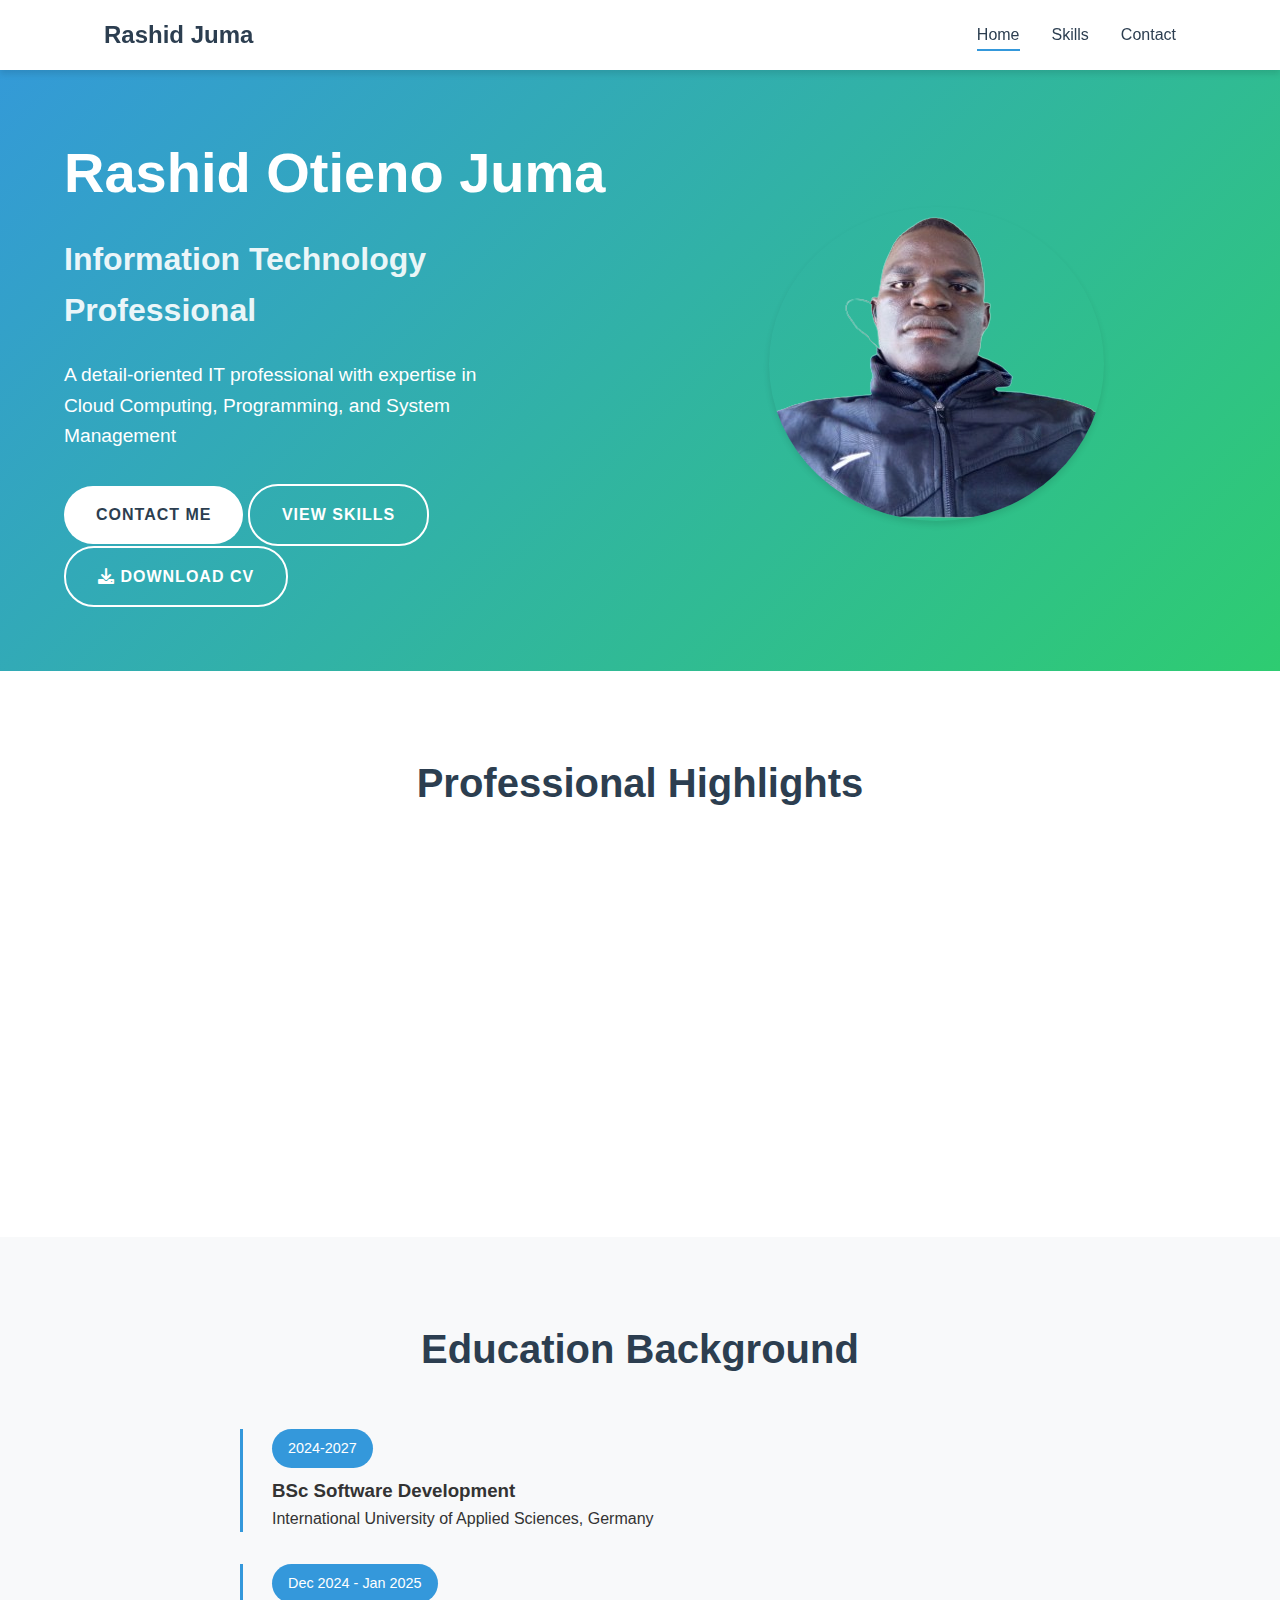
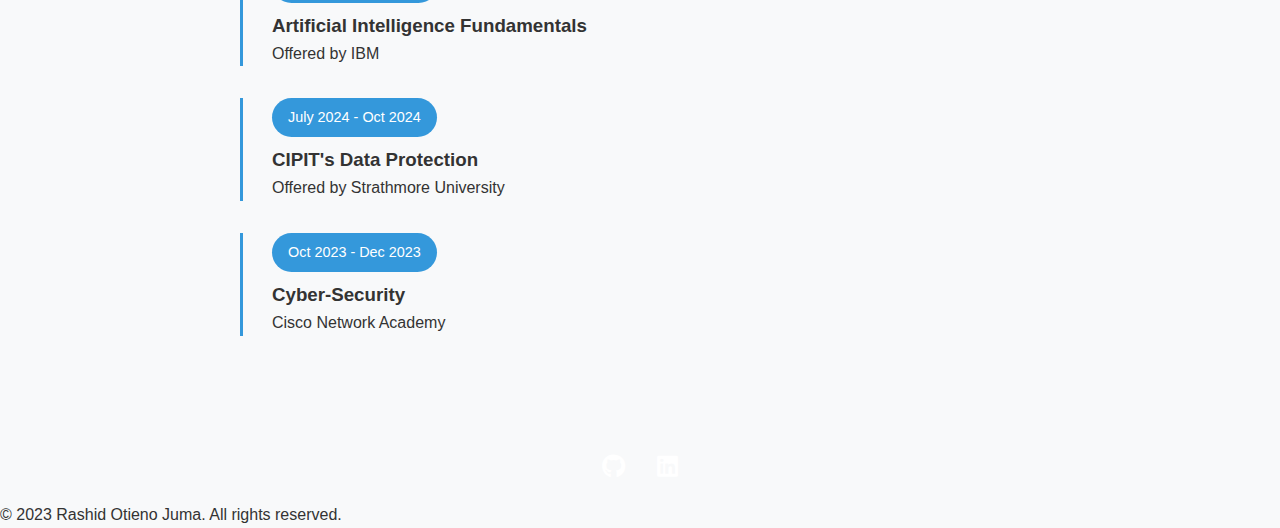
==== index.html @ 8a2f4b9f "This is my portfolio" ====
<!DOCTYPE html>
<html lang="en">
<head>
    <meta charset="UTF-8">
    <meta name="viewport" content="width=device-width, initial-scale=1.0">
    <title>Rashid Otieno Juma - Portfolio</title>
    <link rel="stylesheet" href="styles/style.css">
    <link rel="stylesheet" href="https://cdnjs.cloudflare.com/ajax/libs/font-awesome/6.0.0-beta3/css/all.min.css">
</head>
<body>
    <header>
        <nav>
            <div class="logo">Rashid Juma</div>
            <ul class="nav-links">
                <li><a href="index.html" class="active">Home</a></li>
                <li><a href="skills.html">Skills</a></li>
                <li><a href="contact.html">Contact</a></li>
            </ul>
            <div class="burger">
                <div class="line1"></div>
                <div class="line2"></div>
                <div class="line3"></div>
            </div>
        </nav>
    </header>

    <section class="hero">
        <div class="hero-content">
            <h1>Rashid Otieno Juma</h1>
            <h2>Information Technology Professional</h2>
            <p>A detail-oriented IT professional with expertise in Cloud Computing, Programming, and System Management</p>
            <div class="cta-buttons">
                <a href="contact.html" class="btn primary-btn">Contact Me</a>
                <a href="skills.html" class="btn secondary-btn">View Skills</a>
                <a href="https://raw.githubusercontent.com/RashidJuma198/Resume/main/Rashid%20Otieno%20Juma%20cv%20(2).pdf" download class="btn secondary-btn">
                    <i class="fas fa-download"></i> Download CV
                </a>
            </div>
        </div>
        <div class="hero-image">
            <img src="images/rashpic.png" alt="Rashid Otieno Juma">
        </div>
    </section>

    <section class="highlights">
        <h2>Professional Highlights</h2>
        <div class="highlight-cards">
            <div class="card">
                <i class="fas fa-laptop-code"></i>
                <h3>Technical Expertise</h3>
                <p>Proficient in Python, C, C++, PHP, JavaScript, Cloud Computing, and Database Management</p>
            </div>
            <div class="card">
                <i class="fas fa-graduation-cap"></i>
                <h3>Education</h3>
                <p>BSc in Software Development at International University of Applied Sciences in Germany</p>
            </div>
            <div class="card">
                <i class="fas fa-certificate"></i>
                <h3>Certifications</h3>
                <p>AWS re/Start, Cyber-Security, Artificial Intelligence Fundamentals, and more</p>
            </div>
            <div class="card">
                <i class="fas fa-users"></i>
                <h3>Professional Experience</h3>
                <p>Attaché at Kenya Marine and Fisheries Research Institute (KMFRI)</p>
            </div>
        </div>
    </section>

    <section class="education">
        <h2>Education Background</h2>
        <div class="timeline">
            <div class="timeline-item">
                <span class="date">2024-2027</span>
                <h3>BSc Software Development</h3>
                <p>International University of Applied Sciences, Germany</p>
            </div>
            <div class="timeline-item">
                <span class="date">Dec 2024 - Jan 2025</span>
                <h3>Artificial Intelligence Fundamentals</h3>
                <p>Offered by IBM</p>
            </div>
            <div class="timeline-item">
                <span class="date">July 2024 - Oct 2024</span>
                <h3>CIPIT's Data Protection</h3>
                <p>Offered by Strathmore University</p>
            </div>
            <div class="timeline-item">
                <span class="date">Oct 2023 - Dec 2023</span>
                <h3>Cyber-Security</h3>
                <p>Cisco Network Academy</p>
            </div>
        </div>
    </section>

    <footer>
        <div class="social-links">
            <a href="https://github.com/RashidJuma198" target="_blank"><i class="fab fa-github"></i></a>
            <a href="https://linkedin.com/in/rashid-juma-963497194" target="_blank"><i class="fab fa-linkedin"></i></a>
        </div>
        <p>&copy; 2023 Rashid Otieno Juma. All rights reserved.</p>
    </footer>

    <script src="js/script.js"></script>
</body>
</html>
---- styles/style.css ----
/* Base Styles */
:root {
    --primary-color: #3498db;
    --secondary-color: #2ecc71;
    --dark-color: #2c3e50;
    --light-color: #ecf0f1;
    --gray-color: #bdc3c7;
    --white-color: #ffffff;
    --shadow: 0 4px 6px rgba(0, 0, 0, 0.1);
    --transition: all 0.3s ease;
}

* {
    margin: 0;
    padding: 0;
    box-sizing: border-box;
}

body {
    font-family: 'Segoe UI', Tahoma, Geneva, Verdana, sans-serif;
    line-height: 1.6;
    color: #333;
    background-color: #f8f9fa;
}

a {
    text-decoration: none;
    color: var(--primary-color);
    transition: var(--transition);
}

a:hover {
    color: var(--secondary-color);
}

ul {
    list-style: none;
}

img {
    max-width: 100%;
}

/* Header & Navigation */
header {
    background-color: var(--white-color);
    box-shadow: var(--shadow);
    position: fixed;
    width: 100%;
    top: 0;
    z-index: 1000;
}

nav {
    display: flex;
    justify-content: space-between;
    align-items: center;
    padding: 1rem 5%;
    max-width: 1200px;
    margin: 0 auto;
}

.logo {
    font-size: 1.5rem;
    font-weight: 700;
    color: var(--dark-color);
}

.nav-links {
    display: flex;
}

.nav-links li {
    margin-left: 2rem;
}

.nav-links a {
    color: var(--dark-color);
    font-weight: 500;
    padding: 0.5rem 0;
    position: relative;
}

.nav-links a::after {
    content: '';
    position: absolute;
    width: 0;
    height: 2px;
    bottom: 0;
    left: 0;
    background-color: var(--primary-color);
    transition: var(--transition);
}

.nav-links a:hover::after,
.nav-links a.active::after {
    width: 100%;
}

.burger {
    display: none;
    cursor: pointer;
}

.burger div {
    width: 25px;
    height: 3px;
    background-color: var(--dark-color);
    margin: 5px;
    transition: var(--transition);
}

/* Hero Section */
.hero {
    display: flex;
    align-items: center;
    justify-content: space-between;
    padding: 8rem 5% 4rem;
    background: linear-gradient(135deg, var(--primary-color), var(--secondary-color));
    color: var(--white-color);
    min-height: 60vh;
}

.hero-content {
    flex: 1;
    padding-right: 2rem;
}

.hero h1 {
    font-size: 3.5rem;
    margin-bottom: 1rem;
}

.hero h2 {
    font-size: 2rem;
    margin-bottom: 1.5rem;
    opacity: 0.9;
}

.hero p {
    font-size: 1.2rem;
    margin-bottom: 2rem;
    max-width: 80%;
}

.hero-image {
    flex: 1;
    text-align: center;
}

.hero-image img {
    max-width: 350px;
    border-radius: 50%;
    box-shadow: var(--shadow);
}

/* Buttons */
.btn {
    display: inline-block;
    padding: 1rem 2rem;
    border-radius: 30px;
    font-weight: 600;
    cursor: pointer;
    transition: var(--transition);
    text-transform: uppercase;
    letter-spacing: 1px;
}

.primary-btn {
    background-color: var(--white-color);
    color: var(--dark-color);
}

.primary-btn:hover {
    background-color: var(--light-color);
    transform: translateY(-3px);
    box-shadow: 0 6px 12px rgba(0, 0, 0, 0.1);
}

.secondary-btn {
    background-color: transparent;
    color: var(--white-color);
    border: 2px solid var(--white-color);
}

.secondary-btn:hover {
    background-color: var(--white-color);
    color: var(--dark-color);
    transform: translateY(-3px);
    box-shadow: 0 6px 12px rgba(0, 0, 0, 0.1);
}

/* Highlights Section */
.highlights {
    padding: 5rem 5%;
    background-color: var(--white-color);
}

.highlights h2 {
    text-align: center;
    margin-bottom: 3rem;
    font-size: 2.5rem;
    color: var(--dark-color);
}

.highlight-cards {
    display: grid;
    grid-template-columns: repeat(auto-fit, minmax(250px, 1fr));
    gap: 2rem;
    max-width: 1200px;
    margin: 0 auto;
}

.card {
    background-color: var(--light-color);
    padding: 2rem;
    border-radius: 10px;
    box-shadow: var(--shadow);
    transition: var(--transition);
}

.card:hover {
    transform: translateY(-10px);
    box-shadow: 0 15px 30px rgba(0, 0, 0, 0.1);
}

.card i {
    font-size: 2.5rem;
    color: var(--primary-color);
    margin-bottom: 1rem;
}

.card h3 {
    margin-bottom: 1rem;
    color: var(--dark-color);
}

/* Education Section */
.education {
    padding: 5rem 5%;
    background-color: #f8f9fa;
}

.education h2 {
    text-align: center;
    margin-bottom: 3rem;
    font-size: 2.5rem;
    color: var(--dark-color);
}

.timeline {
    max-width: 800px;
    margin: 0 auto;
    position: relative;
}

.timeline-item {
    display: flex;
    flex-direction: column;
    align-items: flex-start;
    margin-bottom: 2rem;
    padding-left: 2rem;
    position: relative;
}

.timeline-item::before {
    content: '';
    position: absolute;
    left: 0;
    top: 0;
    height: 100%;
    width: 3px;
    background-color: var(--primary-color);
}

.timeline-item .date {
    background-color: var(--primary-color);
    color: var(--white-color);
    padding: 0.5rem 1rem;
    border-radius: 20px;
    font-size: 0.9rem;
    margin-bottom: 0.5rem;
}

/* Page Header */
.page-header {
    padding: 5rem 5%;
    background: linear-gradient(135deg, var(--primary-color), var(--secondary-color));
    color: var(--white-color);
    text-align: center;
}

.page-header h1 {
    font-size: 3rem;
    margin-bottom: 1rem;
}

.page-header p {
    font-size: 1.2rem;
}

/* Skills Page */
.skills-container {
    padding: 5rem 5%;
    max-width: 1200px;
    margin: 0 auto;
}

.skill-category {
    margin-bottom: 5rem;
}

.skill-category h2 {
    text-align: center;
    margin-bottom: 3rem;
    font-size: 2.5rem;
    color: var(--dark-color);
}

.skill-bars {
    max-width: 800px;
    margin: 0 auto;
}

.skill-item {
    margin-bottom: 1.5rem;
}

.skill-name {
    display: block;
    font-weight: 600;
    margin-bottom: 0.5rem;
    color: var(--dark-color);
}

.skill-bar {
    height: 10px;
    background-color: var(--light-color);
    border-radius: 5px;
    overflow: hidden;
}

.skill-level {
    height: 100%;
    background: linear-gradient(90deg, var(--primary-color), var(--secondary-color));
}

.skill-percent {
    float: right;
    margin-top: -1.5rem;
    background-color: var(--white-color);
    padding: 0.2rem 0.5rem;
    border-radius: 20px;
    font-size: 0.8rem;
    color: var(--dark-color);
}

.skill-grid {
    display: grid;
    grid-template-columns: repeat(auto-fit, minmax(300px, 1fr));
    gap: 2rem;
}

.skill-card {
    background-color: var(--white-color);
    padding: 2rem;
    border-radius: 10px;
    box-shadow: var(--shadow);
    transition: var(--transition);
    text-align: center;
}

.skill-card:hover {
    transform: translateY(-10px);
    box-shadow: 0 15px 30px rgba(0, 0, 0, 0.1);
}

.skill-card i {
    font-size: 2.5rem;
    color: var(--primary-color);
    margin-bottom: 1rem;
}

.skill-card h3 {
    margin-bottom: 1rem;
    color: var(--dark-color);
}

.certifications {
    display: grid;
    grid-template-columns: repeat(auto-fit, minmax(300px, 1fr));
    gap: 2rem;
    margin-top: 2rem;
}

.certification-card {
    background-color: var(--white-color);
    padding: 2rem;
    border-radius: 10px;
    box-shadow: var(--shadow);
    text-align: center;
    transition: var(--transition);
}

.certification-card:hover {
    transform: translateY(-10px);
    box-shadow: 0 15px 30px rgba(0, 0, 0, 0.1);
}

.certification-card img {
    max-width: 100px;
    margin-bottom: 1rem;
}

.certification-card h3 {
    margin-bottom: 0.5rem;
    color: var(--dark-color);
}

.certification-card p {
    margin-bottom: 1rem;
    color: var(--gray-color);
}

.certification-card a {
    color: var(--primary-color);
    font-weight: 600;
    display: inline-block;
}

/* Contact Page */
.contact-container {
    padding: 5rem 5%;
    display: grid;
    grid-template-columns: 1fr 2fr;
    gap: 3rem;
    max-width: 1200px;
    margin: 0 auto;
}

.contact-info {
    display: flex;
    flex-direction: column;
    gap: 2rem;
}

.contact-card {
    background-color: var(--white-color);
    padding: 2rem;
    border-radius: 10px;
    box-shadow: var(--shadow);
    display: flex;
    flex-direction: column;
    align-items: center;
    text-align: center;
    transition: var(--transition);
}

.contact-card:hover {
    transform: translateY(-10px);
    box-shadow: 0 15px 30px rgba(0, 0, 0, 0.1);
}

.contact-card i {
    font-size: 2.5rem;
    color: var(--primary-color);
    margin-bottom: 1rem;
}

.contact-card h3 {
    margin-bottom: 1rem;
    color: var(--dark-color);
}

.contact-form h2 {
    text-align: center;
    margin-bottom: 2rem;
    color: var(--dark-color);
}

.form-group {
    margin-bottom: 1.5rem;
}

.form-group label {
    display: block;
    margin-bottom: 0.5rem;
    color: var(--dark-color);
    font-weight: 600;
}

.form-group input,
.form-group textarea {
    width: 100%;
    padding: 0.8rem;
    border: 1px solid var(--gray-color);
    border-radius: 5px;
    font-family: inherit;
}

.form-group textarea {
    resize: vertical;
}

.references {
    padding: 5rem 5%;
    background-color: var(--white-color);
}

.references h2 {
    text-align: center;
    margin-bottom: 3rem;
    font-size: 2.5rem;
    color: var(--dark-color);
}

.reference-cards {
    display: grid;
    grid-template-columns: repeat(auto-fit, minmax(300px, 1fr));
    gap: 2rem;
    max-width: 1200px;
    margin: 0 auto;
}

.reference-card {
    background-color: var(--light-color);
    padding: 2rem;
    border-radius: 10px;
    box-shadow: var(--shadow);
    transition: var(--transition);
}

.reference-card:hover {
    transform: translateY(-10px);
    box-shadow: 0 15px 30px rgba(0, 0, 0, 0.1);
}

.reference-card h3 {
    color: var(--dark-color);
    margin-bottom: 0.5rem;
}

.reference-card p {
    margin-bottom: 0.5rem;
    color: var(--gray-color);
}

.footer {
    background-color: var(--dark-color);
    color: var(--white-color);
    padding: 2rem 5%;
    text-align: center;
}

.social-links {
    display: flex;
    justify-content: center;
    margin-bottom: 1rem;
}

.social-links a {
    color: var(--white-color);
    margin: 0 1rem;
    font-size: 1.5rem;
    transition: var(--transition);
}

.social-links a:hover {
    transform: translateY(-5px);
}

.footer p {
    margin-top: 1rem;
}

/* Responsive Design */
@media screen and (max-width: 992px) {
    .hero {
        flex-direction: column;
        text-align: center;
    }

    .hero-content {
        padding-right: 0;
        margin-bottom: 2rem;
    }

    .contact-container {
        grid-template-columns: 1fr;
    }

    .nav-links {
        position: absolute;
        right: 0;
        top: 70px;
        background-color: var(--white-color);
        flex-direction: column;
        align-items: center;
        width: 50%;
        transform: translateX(100%);
        transition: var(--transition);
        box-shadow: -5px 0 10px rgba(0, 0, 0, 0.1);
        height: 0;
        overflow: hidden;
    }

    .nav-links.active {
        transform: translateX(0);
        height: 100vh;
    }

    .burger {
        display: block;
    }

    .timeline-item {
        padding-left: 1rem;
    }

    .timeline-item::before {
        left: -5px;
    }

    .timeline-item .date {
        margin-left: -20px;
    }
}

@media screen and (max-width: 768px) {
    .hero h1 {
        font-size: 2.5rem;
    }

    .hero h2 {
        font-size: 1.5rem;
    }

    .nav-links li {
        margin: 1rem 0;
    }

    .contact-container {
        grid-template-columns: 1fr;
    }

    .contact-info,
    .contact-form {
        width: 100%;
    }

    .cta-buttons {
        flex-direction: column;
    }

    .cta-buttons .btn {
        margin-bottom: 1rem;
    }
}

@media screen and (max-width: 576px) {
    .hero h1 {
        font-size: 2rem;
    }

    .hero h2 {
        font-size: 1.2rem;
    }

    .hero p {
        font-size: 1rem;
    }

    .nav-links a::after {
        width: 100%;
    }

    .nav-links a:hover::after {
        width: 100%;
    }

    .timeline {
        padding-left: 1rem;
    }

    .timeline-item::before {
        left: -5px;
    }

    .timeline-item .date {
        margin-left: -20px;
    }
}

/* Form Status Messages */
#formStatus {
    margin-top: 2rem;
    padding: 1rem;
    border-radius: 5px;
    text-align: center;
    display: none;
}

#formStatus.success {
    background-color: #dff0d8;
    color: #3c763d;
    display: block;
}

#formStatus.error {
    background-color: #f2dede;
    color: #a94442;
    display: block;
}
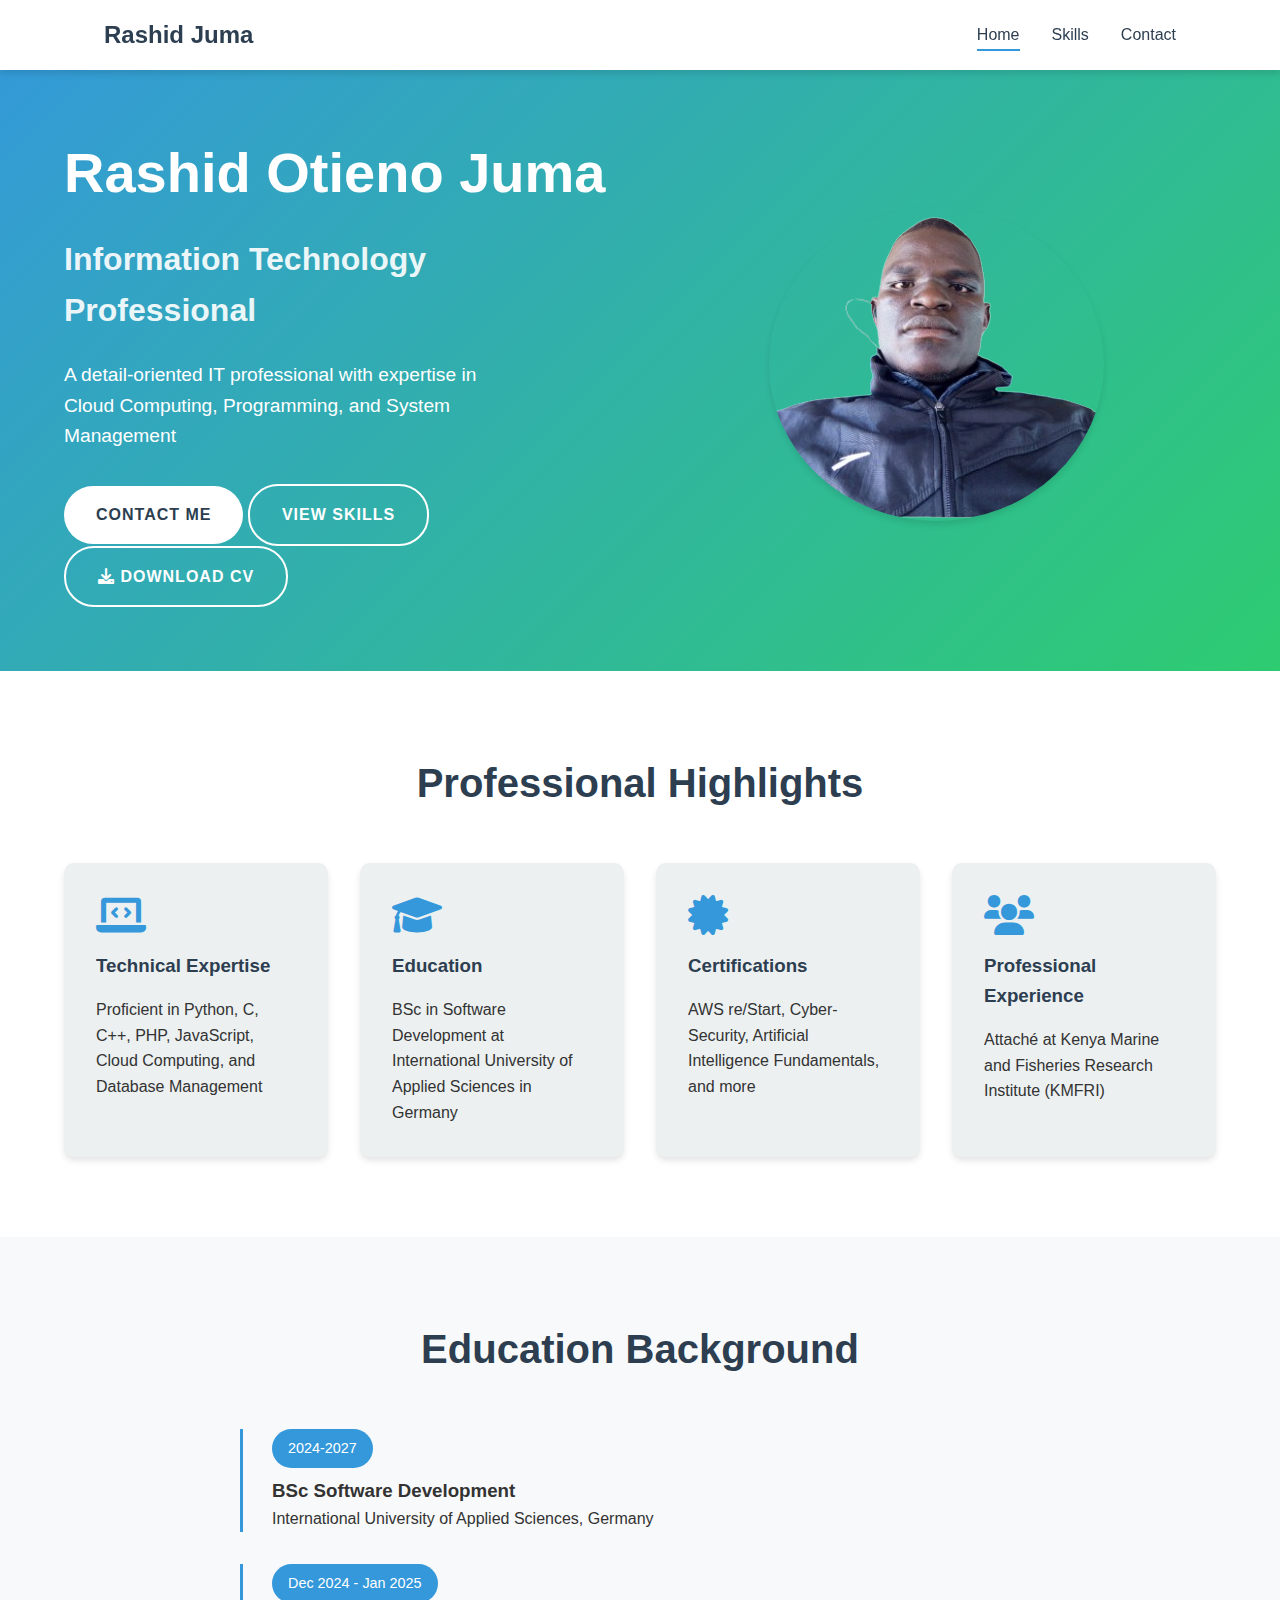
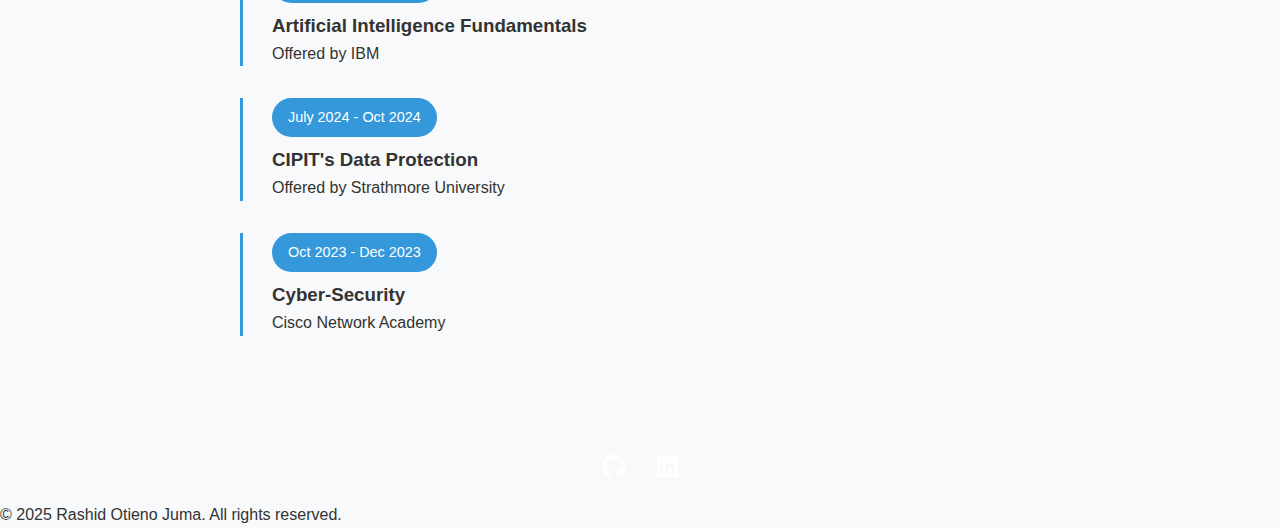
==== commit 10552054: "changes on copyright" ====
--- a/index.html
+++ b/index.html
@@ -99,7 +99,7 @@
             <a href="https://github.com/RashidJuma198" target="_blank"><i class="fab fa-github"></i></a>
             <a href="https://linkedin.com/in/rashid-juma-963497194" target="_blank"><i class="fab fa-linkedin"></i></a>
         </div>
-        <p>&copy; 2023 Rashid Otieno Juma. All rights reserved.</p>
+        <p>&copy; 2025  Rashid Otieno Juma. All rights reserved.</p>
     </footer>
 
     <script src="js/script.js"></script>
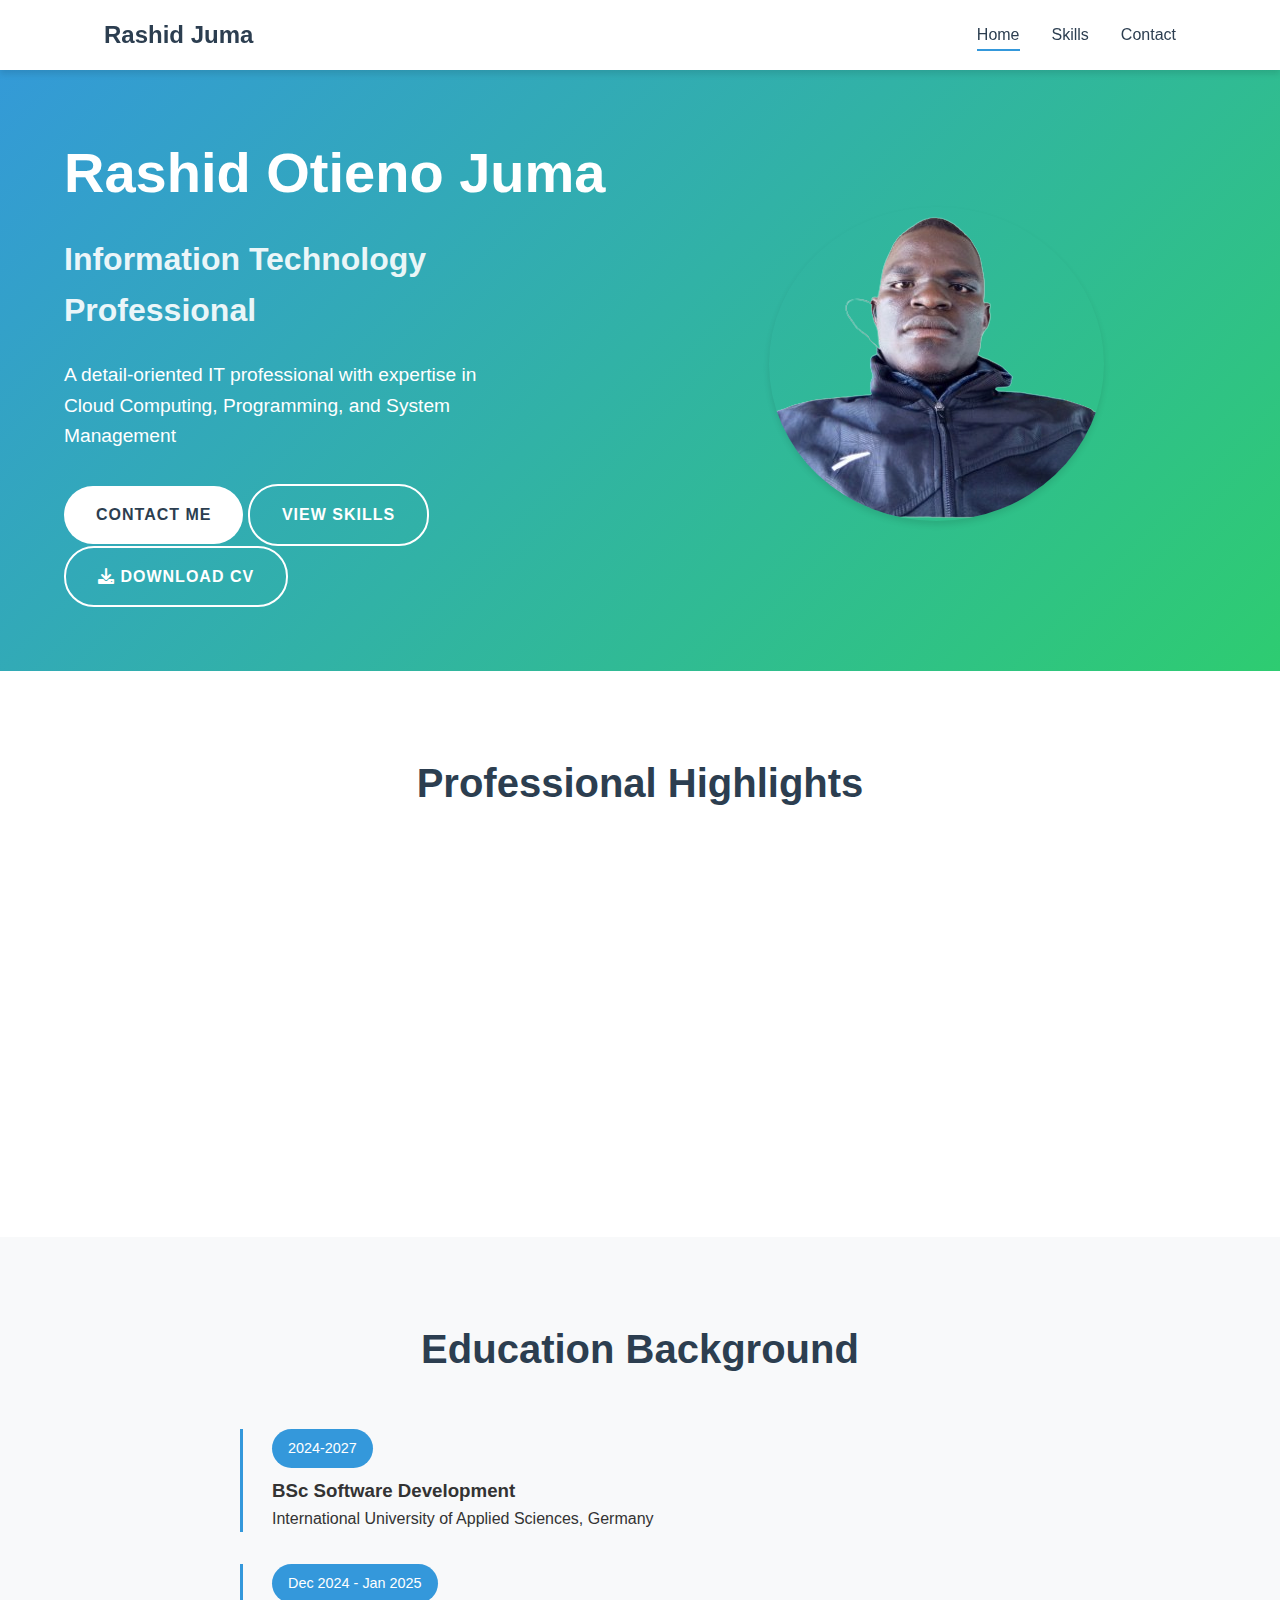
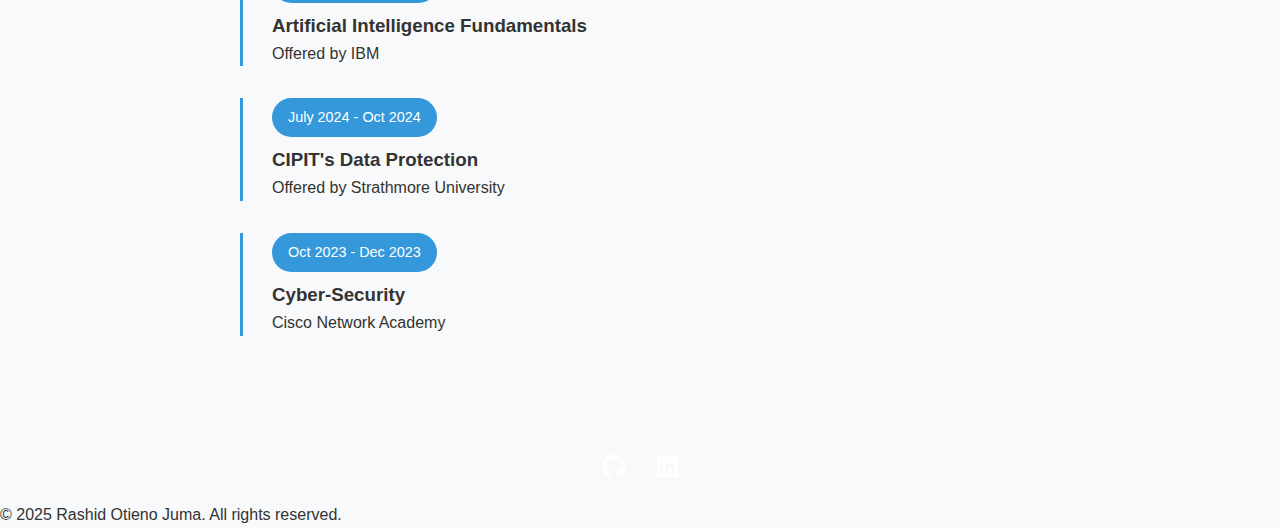
==== commit aff8b97e: "add fav icon" ====
--- a/index.html
+++ b/index.html
@@ -4,6 +4,7 @@
     <meta charset="UTF-8">
     <meta name="viewport" content="width=device-width, initial-scale=1.0">
     <title>Rashid Otieno Juma - Portfolio</title>
+<link rel="icon" href="images/fav.png" type="images/fav.png">
     <link rel="stylesheet" href="styles/style.css">
     <link rel="stylesheet" href="https://cdnjs.cloudflare.com/ajax/libs/font-awesome/6.0.0-beta3/css/all.min.css">
 </head>
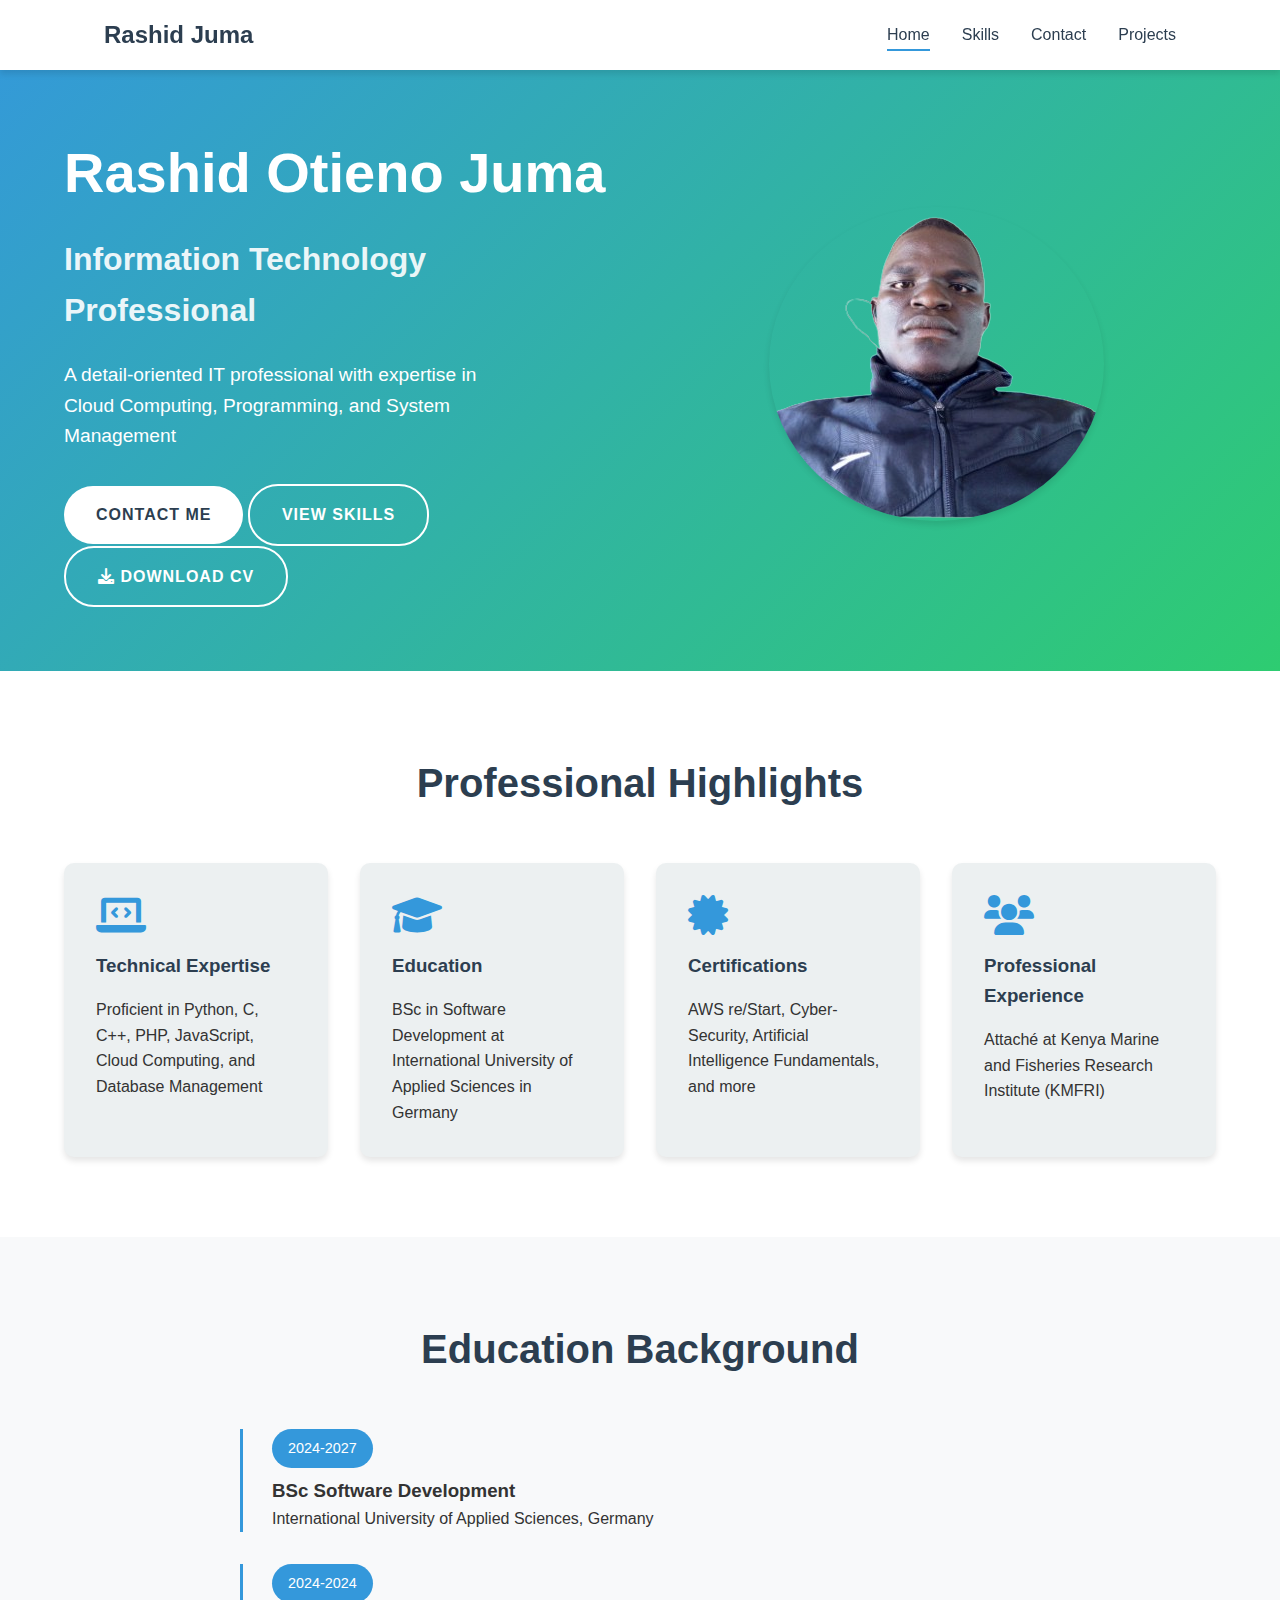
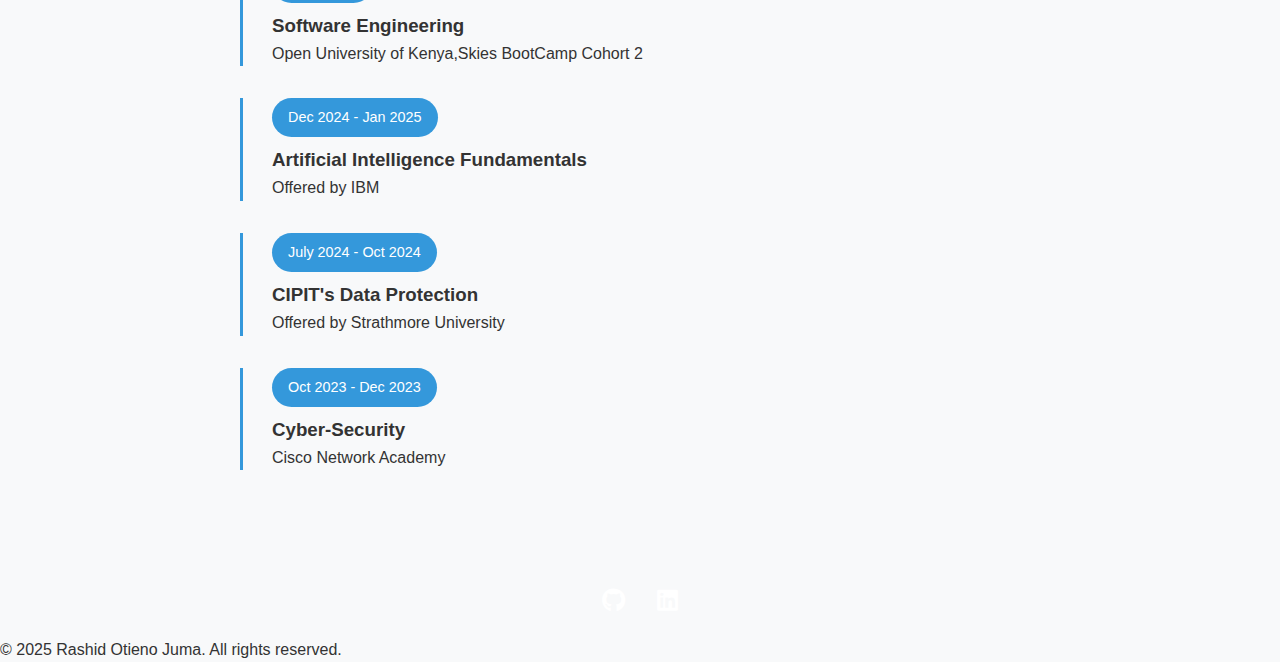
==== commit 451ec843: "Projects file added" ====
--- a/index.html
+++ b/index.html
@@ -16,6 +16,7 @@
                 <li><a href="index.html" class="active">Home</a></li>
                 <li><a href="skills.html">Skills</a></li>
                 <li><a href="contact.html">Contact</a></li>
+                <li><a href="projects.html">Projects</a></li>
             </ul>
             <div class="burger">
                 <div class="line1"></div>
@@ -77,6 +78,12 @@
                 <h3>BSc Software Development</h3>
                 <p>International University of Applied Sciences, Germany</p>
             </div>
+            <div class="timeline">
+                <div class="timeline-item">
+                    <span class="date">2024-2024</span>
+                    <h3>Software Engineering</h3>
+                    <p>Open University of Kenya,Skies BootCamp Cohort 2</p>
+                </div>
             <div class="timeline-item">
                 <span class="date">Dec 2024 - Jan 2025</span>
                 <h3>Artificial Intelligence Fundamentals</h3>
--- a/styles/style.css
+++ b/styles/style.css
@@ -710,4 +710,97 @@
     background-color: #f2dede;
     color: #a94442;
     display: block;
+}
+/* Add to styles/style.css */
+
+.projects-container {
+    padding: 5rem 5%;
+    background-color: var(--white-color);
+}
+
+.project-grid {
+    display: grid;
+    grid-template-columns: repeat(auto-fit, minmax(300px, 1fr));
+    gap: 2rem;
+    max-width: 1200px;
+    margin: 0 auto;
+}
+
+.project-card {
+    background-color: var(--light-color);
+    border-radius: 10px;
+    overflow: hidden;
+    box-shadow: var(--shadow);
+    transition: var(--transition);
+}
+
+.project-card:hover {
+    transform: translateY(-10px);
+    box-shadow: 0 15px 30px rgba(0, 0, 0, 0.1);
+}
+
+.project-image {
+    height: 200px;
+    overflow: hidden;
+}
+
+.project-image img {
+    width: 100%;
+    height: 100%;
+    object-fit: cover;
+    transition: var(--transition);
+}
+
+.project-card:hover .project-image img {
+    transform: scale(1.05);
+}
+
+.project-content {
+    padding: 1.5rem;
+}
+
+.project-content h2 {
+    margin-bottom: 1rem;
+    color: var(--dark-color);
+}
+
+.project-content p {
+    margin-bottom: 1.5rem;
+    color: var(--gray-color);
+}
+
+.project-tech {
+    display: flex;
+    flex-wrap: wrap;
+    gap: 0.5rem;
+    margin-bottom: 1.5rem;
+}
+
+.project-tech span {
+    background-color: var(--primary-color);
+    color: var(--white-color);
+    padding: 0.25rem 0.75rem;
+    border-radius: 20px;
+    font-size: 0.8rem;
+}
+
+.project-links {
+    display: flex;
+    gap: 1rem;
+}
+
+.project-links a {
+    flex: 1;
+}
+
+/* Add hidden class for animations */
+.hidden {
+    opacity: 0;
+    transform: translateY(20px);
+}
+
+.visible {
+    opacity: 1;
+    transform: translateY(0);
+    transition: opacity 0.5s ease, transform 0.5s ease;
 }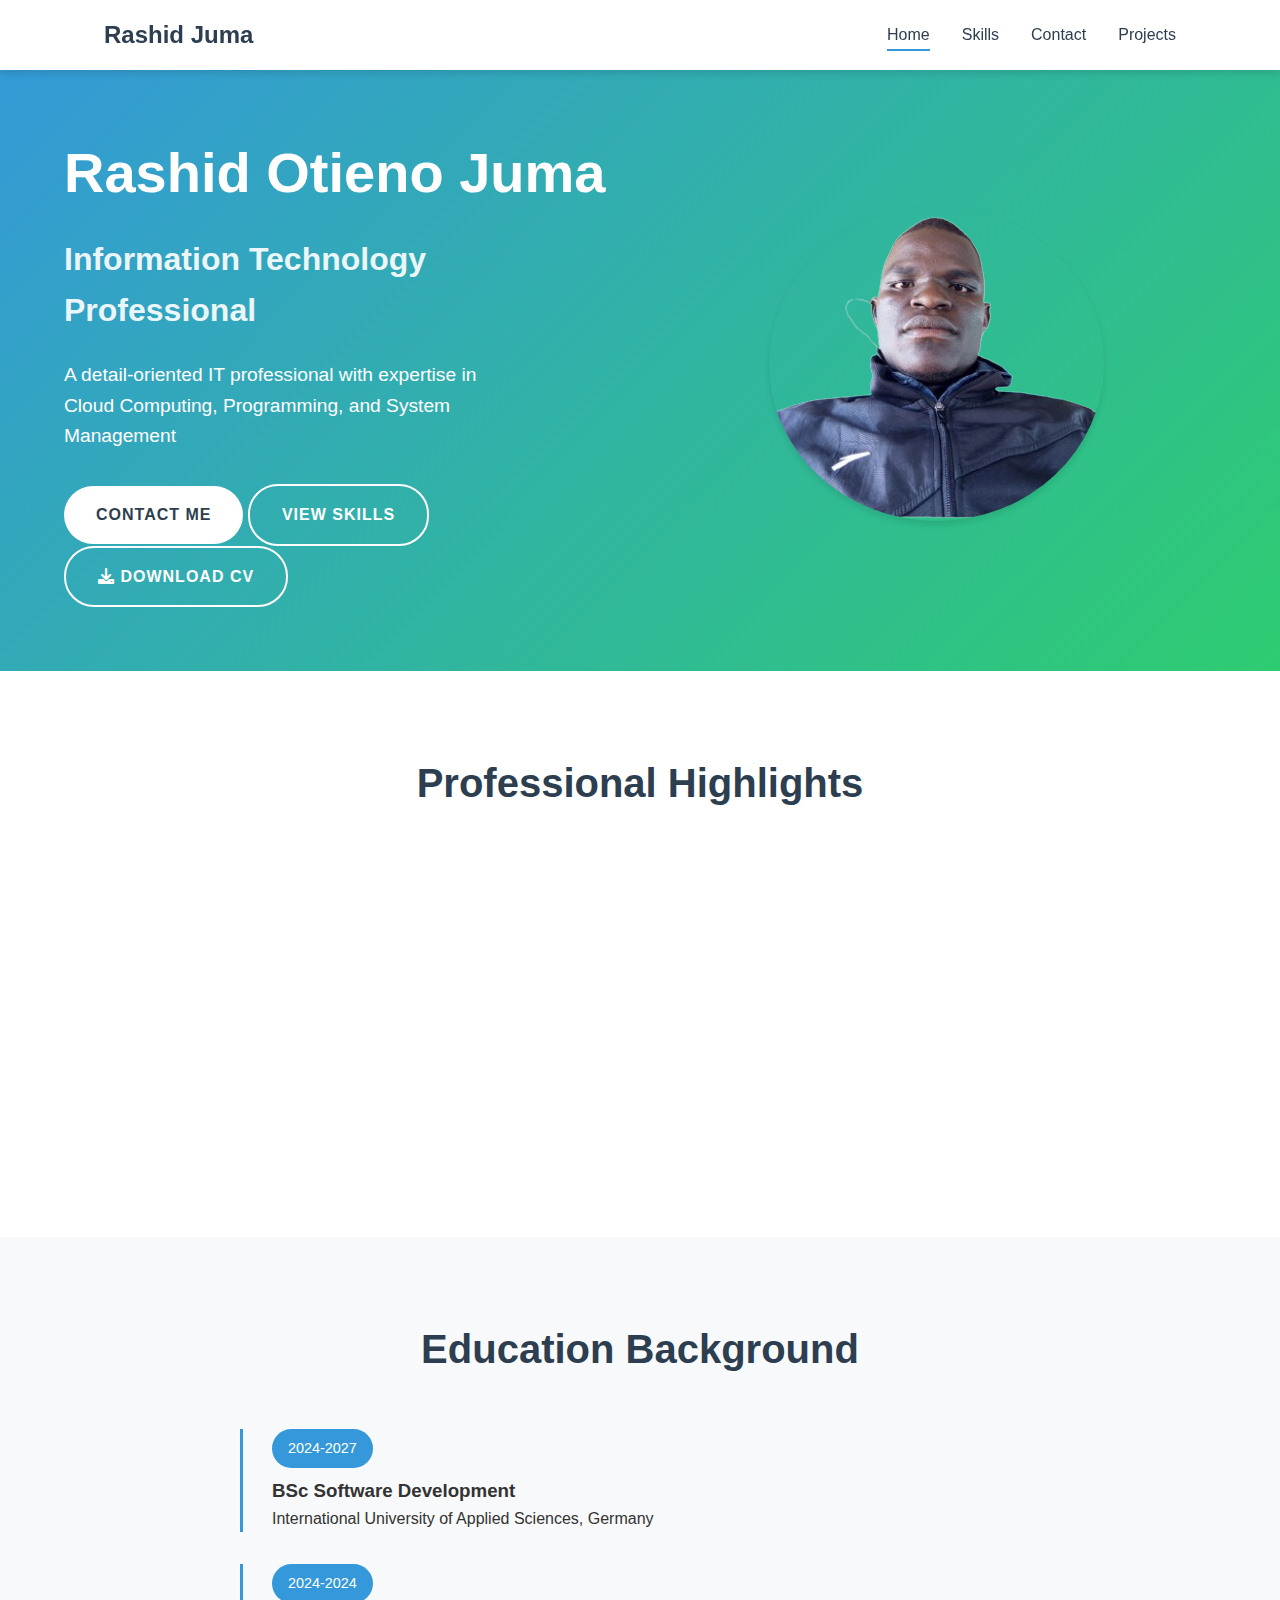
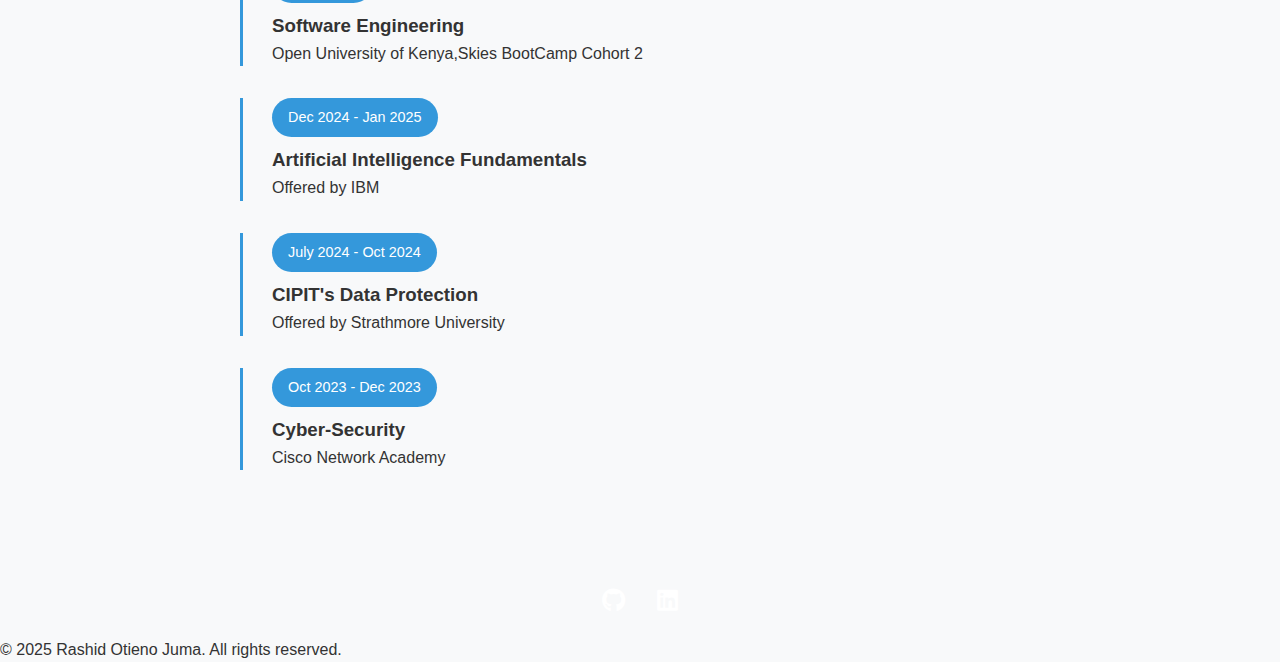
==== commit 59a1f70d: "Changes on Project.html" ====
--- a/index.html
+++ b/index.html
@@ -4,7 +4,7 @@
     <meta charset="UTF-8">
     <meta name="viewport" content="width=device-width, initial-scale=1.0">
     <title>Rashid Otieno Juma - Portfolio</title>
-<link rel="icon" href="images/fav.png" type="images/fav.png">
+    <link rel="icon" href="images/fav.png" type="images/fav.png">
     <link rel="stylesheet" href="styles/style.css">
     <link rel="stylesheet" href="https://cdnjs.cloudflare.com/ajax/libs/font-awesome/6.0.0-beta3/css/all.min.css">
 </head>
